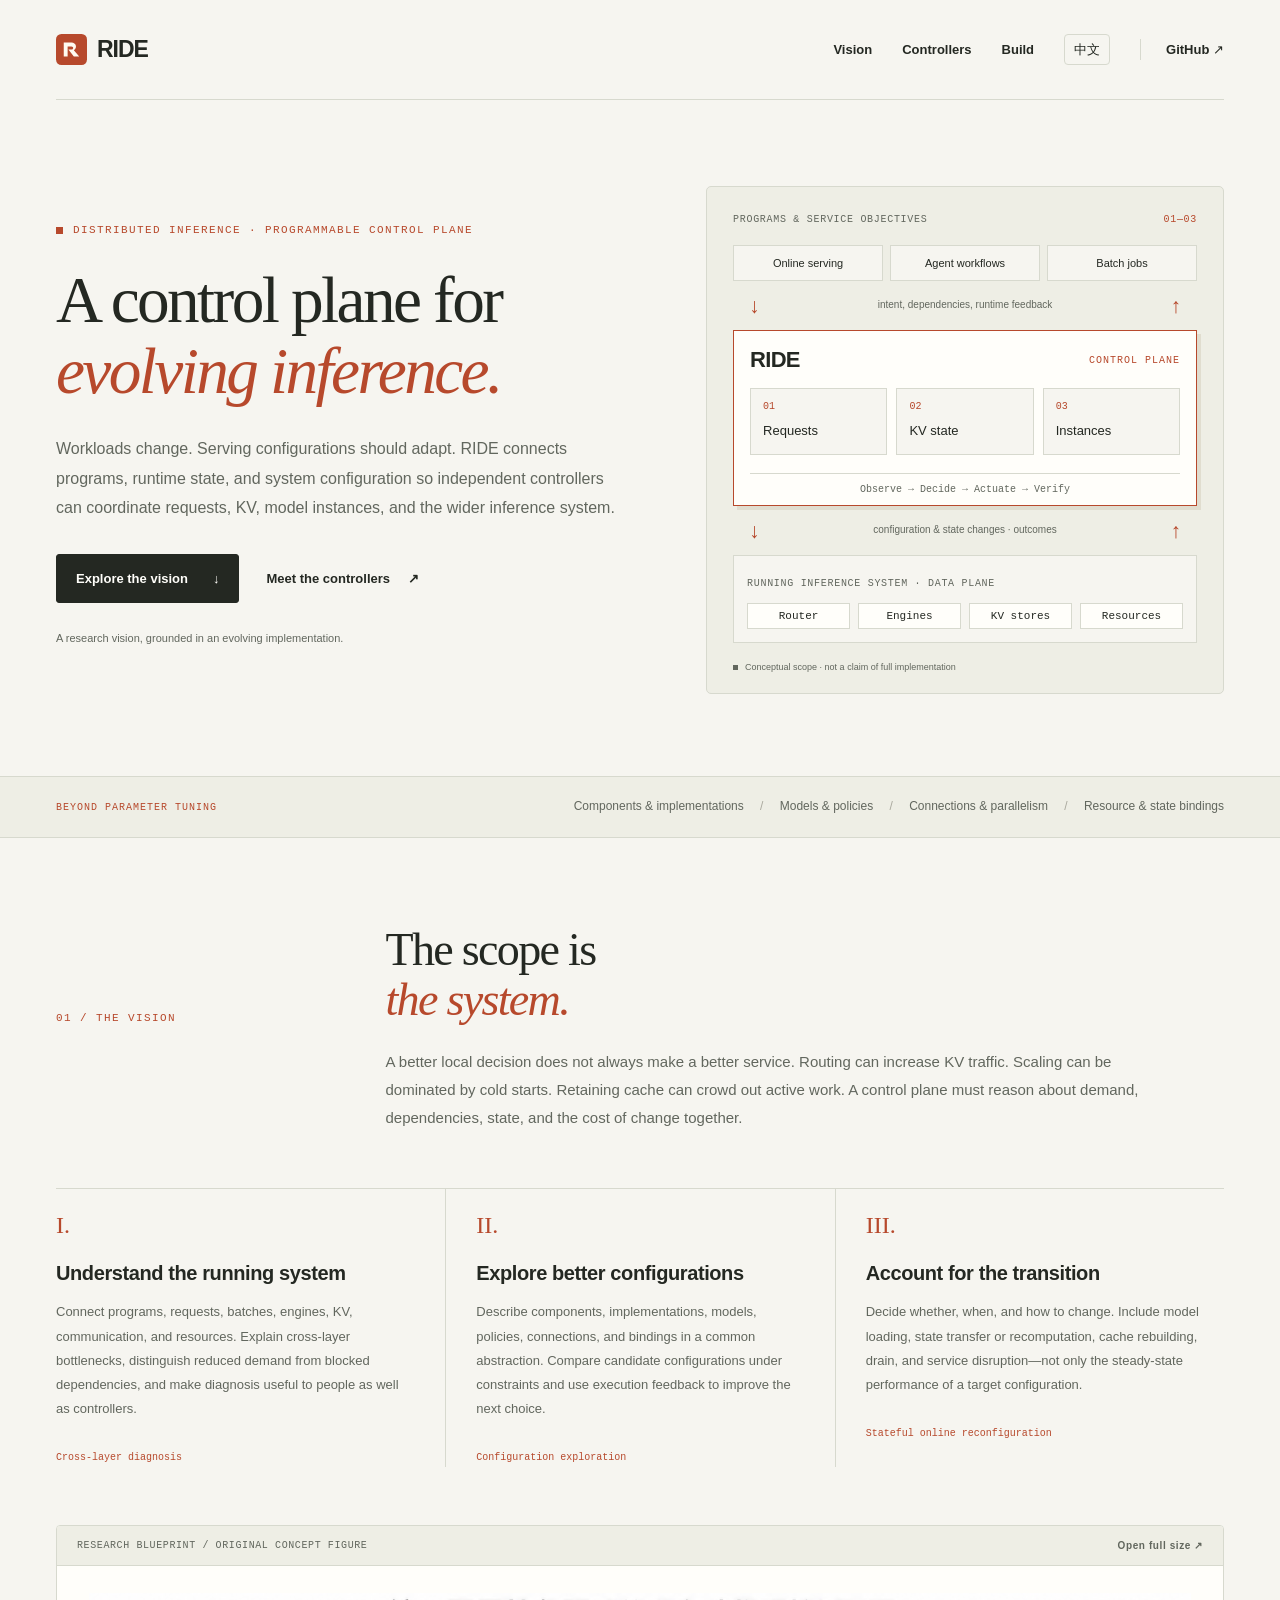
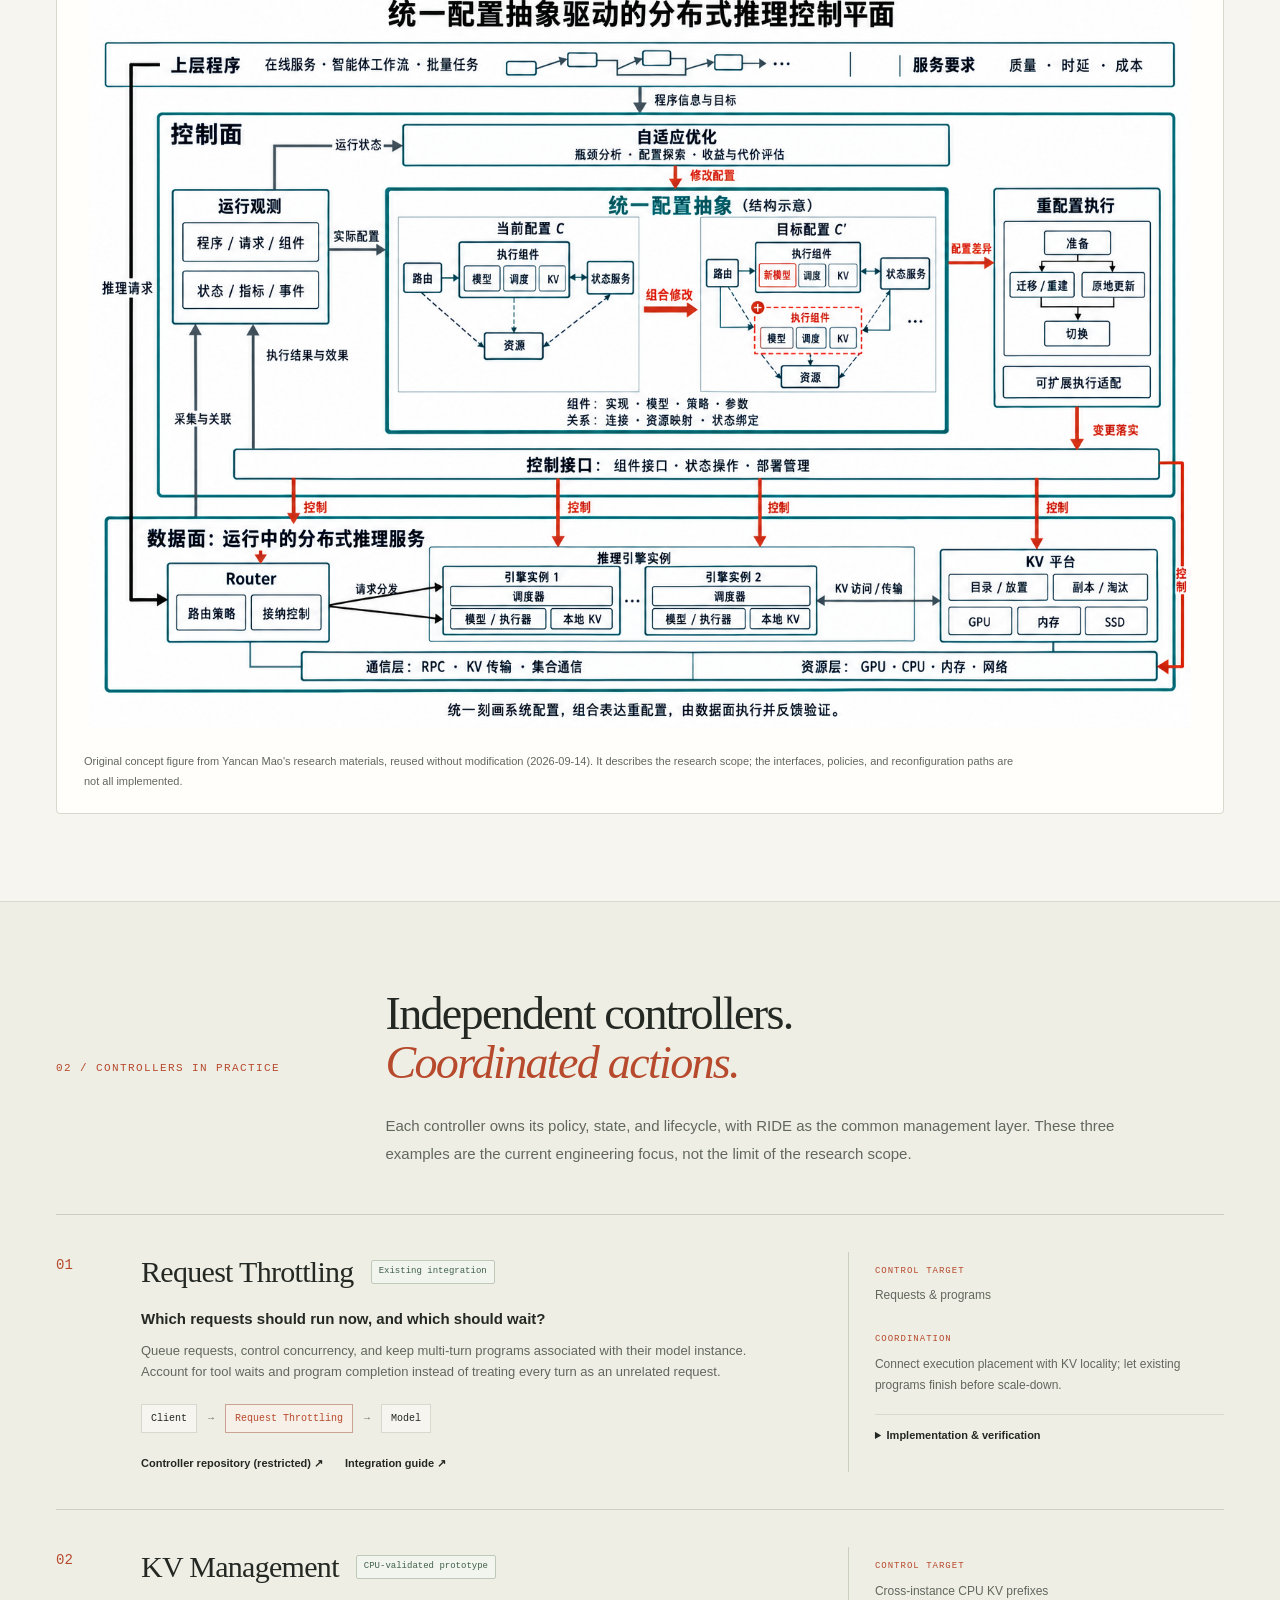
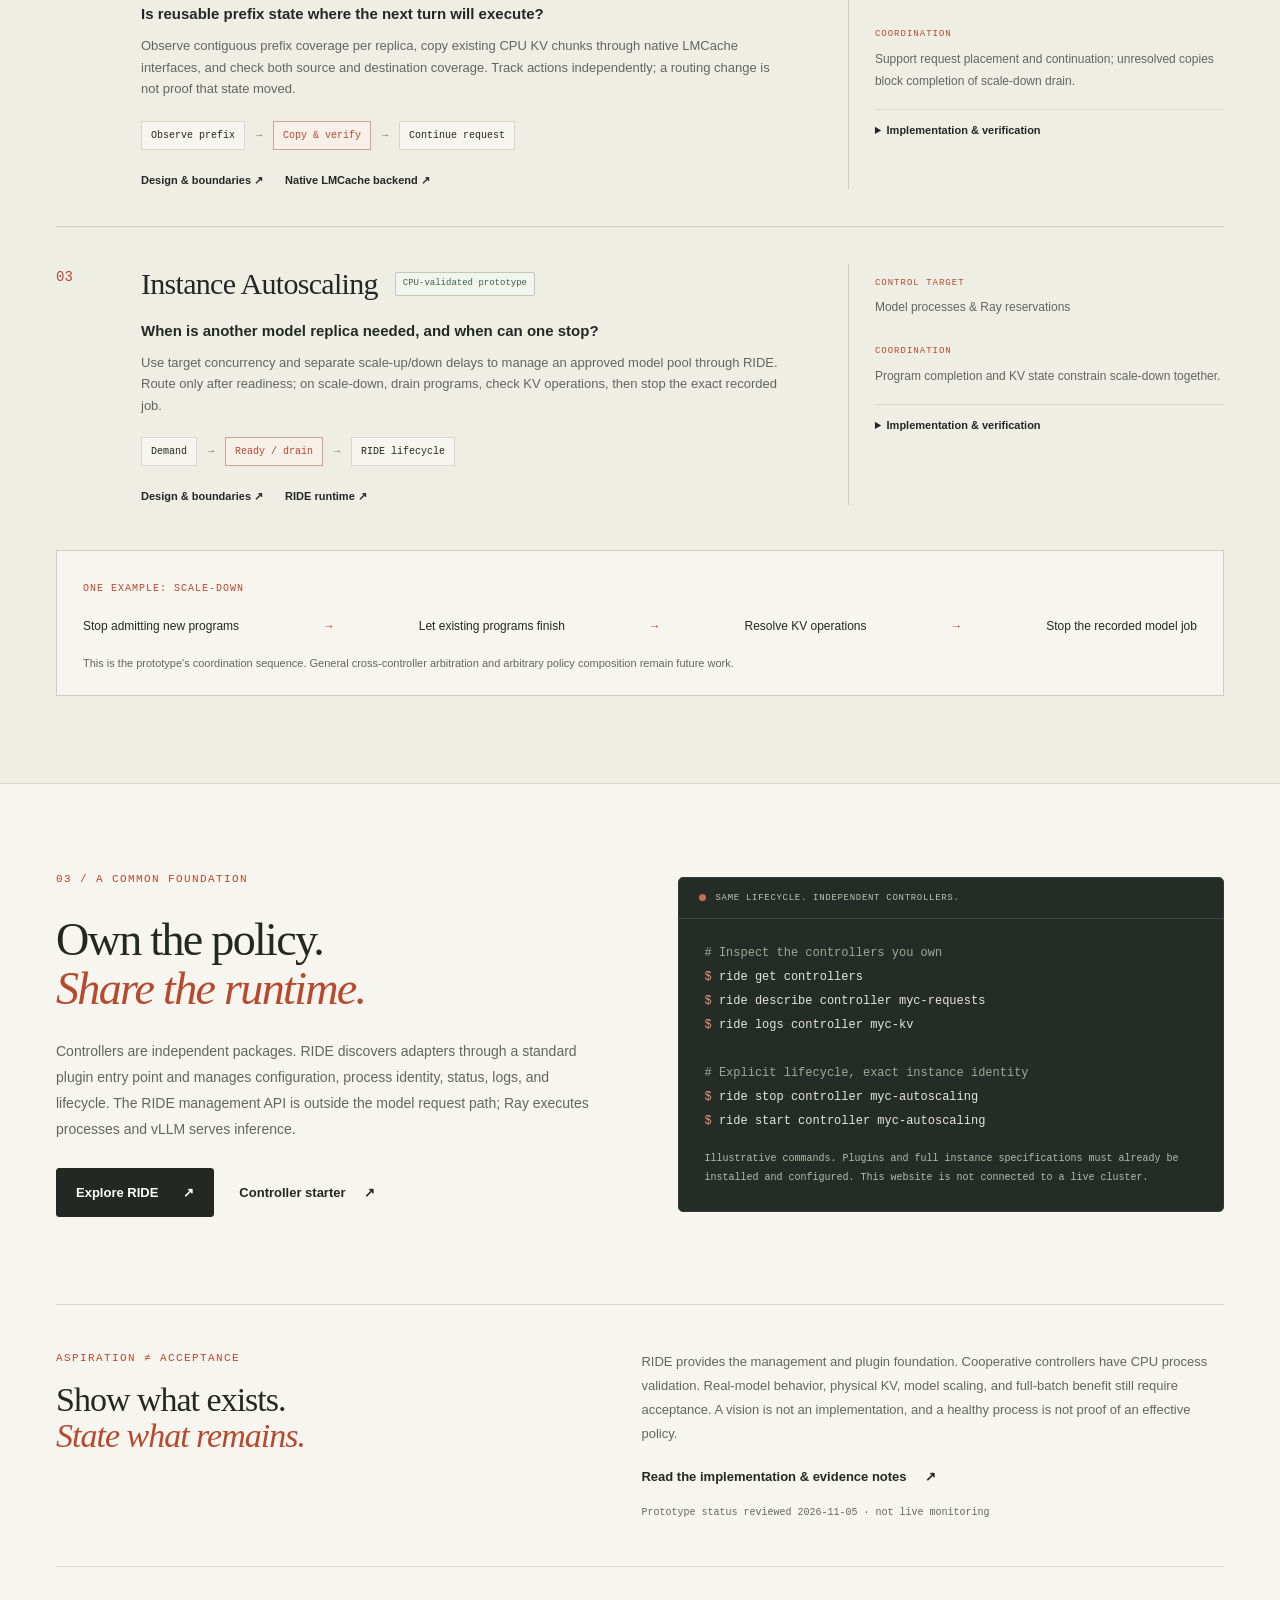
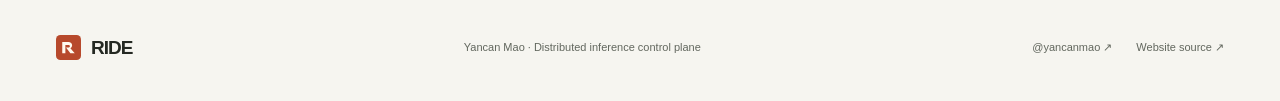
==== index.html @ b5d6e2d7 "Introduce RIDE vision and independent controllers website" ====
<!doctype html>
<html lang="en">
<head>
  <meta charset="utf-8">
  <meta name="viewport" content="width=device-width, initial-scale=1">
  <meta name="description" content="RIDE: a programmable control plane for distributed inference. Explore the vision, independent controllers, and current implementation.">
  <meta name="theme-color" content="#f6f5f0">
  <meta property="og:title" content="RIDE — A control plane for evolving inference">
  <meta property="og:description" content="Understand the running system. Explore better configurations. Make stateful changes with their costs in view.">
  <meta property="og:type" content="website">
  <title>RIDE — A control plane for evolving inference</title>
  <link rel="icon" href="assets/mark.svg" type="image/svg+xml">
  <link rel="stylesheet" href="styles.css">
  <script src="script.js" defer></script>
</head>
<body>
  <a class="skip-link" href="#main" data-zh="跳到正文">Skip to content</a>
  <header class="site-header wrap">
    <a class="brand" href="#" aria-label="RIDE home"><img src="assets/mark.svg" width="31" height="31" alt=""><span>RIDE</span></a>
    <nav aria-label="Main navigation">
      <a href="#vision" data-zh="愿景">Vision</a>
      <a href="#controllers" data-zh="Controller 实例">Controllers</a>
      <a href="#build" data-zh="开发接入">Build</a>
      <button id="language" type="button" aria-label="Switch to Chinese">中文</button>
      <a class="nav-source" href="https://github.com/vLLM-HUST/ride">GitHub <span aria-hidden="true">↗</span></a>
    </nav>
  </header>

  <main id="main">
    <section class="hero wrap" aria-labelledby="hero-title">
      <div class="hero-copy">
        <p class="eyebrow"><span class="small-square"></span><span data-zh="分布式推理 · 可编程控制面">DISTRIBUTED INFERENCE · PROGRAMMABLE CONTROL PLANE</span></p>
        <h1 id="hero-title" data-zh="让推理系统<br>随负载而变。" data-html>A control plane for<br><em>evolving inference.</em></h1>
        <p class="hero-description" data-zh="负载在变，配置也应随之调整。RIDE 的目标是连接程序、运行状态与系统配置，让独立 Controller 协同管理请求、KV、模型实例，以及更广泛的推理服务组件。">Workloads change. Serving configurations should adapt. RIDE connects programs, runtime state, and system configuration so independent controllers can coordinate requests, KV, model instances, and the wider inference system.</p>
        <div class="hero-actions"><a class="button primary" href="#vision"><span data-zh="探索控制面愿景">Explore the vision</span><span aria-hidden="true">↓</span></a><a class="text-link" href="#controllers"><span data-zh="查看 Controller 实例">Meet the controllers</span><span aria-hidden="true">↗</span></a></div>
        <p class="hero-note" data-zh="一个研究愿景，一套逐步落地的控制面。">A research vision, grounded in an evolving implementation.</p>
      </div>
      <div class="system-map" aria-label="Conceptual scope: workloads, RIDE controllers, and the inference data plane">
        <div class="map-top"><span class="map-label" data-zh="程序与服务目标">PROGRAMS & SERVICE OBJECTIVES</span><span class="map-number">01—03</span></div>
        <div class="workload-row"><span data-zh="在线服务">Online serving</span><span data-zh="Agent 工作流">Agent workflows</span><span data-zh="批量任务">Batch jobs</span></div>
        <div class="map-flow"><span>↓</span><span data-zh="需求、依赖、运行反馈">intent, dependencies, runtime feedback</span><span>↑</span></div>
        <div class="map-plane">
          <div class="plane-title"><strong>RIDE</strong><span data-zh="控制面">CONTROL PLANE</span></div>
          <div class="controller-nodes"><a href="#request-throttling"><b>01</b><span data-zh="请求控制">Requests</span></a><a href="#kv-management"><b>02</b><span data-zh="KV 管理">KV state</span></a><a href="#instance-autoscaling"><b>03</b><span data-zh="实例扩缩">Instances</span></a></div>
          <div class="plane-baseline" data-zh="观测 → 决策 → 执行 → 验证">Observe → Decide → Actuate → Verify</div>
        </div>
        <div class="map-flow"><span>↓</span><span data-zh="配置与状态变更 · 执行结果">configuration & state changes · outcomes</span><span>↑</span></div>
        <div class="data-plane"><span class="map-label" data-zh="运行中的推理服务 · 数据面">RUNNING INFERENCE SYSTEM · DATA PLANE</span><div><span>Router</span><span>Engines</span><span>KV stores</span><span>Resources</span></div></div>
        <p class="map-caption"><span class="small-square"></span><span data-zh="概念视图 · 不代表完整能力已实现">Conceptual scope · not a claim of full implementation</span></p>
      </div>
    </section>

    <div class="scope-strip"><div class="wrap"><span data-zh="控制对象不止参数">BEYOND PARAMETER TUNING</span><p data-zh="组件与实现 <i>／</i> 模型与策略 <i>／</i> 连接与并行组织 <i>／</i> 资源与状态绑定" data-html>Components & implementations <i>/</i> Models & policies <i>/</i> Connections & parallelism <i>/</i> Resource & state bindings</p></div></div>

    <section class="section wrap" id="vision" aria-labelledby="vision-title">
      <div class="section-heading"><p class="eyebrow" data-zh="01 / 研究愿景">01 / THE VISION</p><div><h2 id="vision-title" data-zh="以整个推理服务<br>作为优化对象。" data-html>The scope is<br><em>the system.</em></h2><p class="section-intro" data-zh="一个局部最优，未必带来更好的服务。请求分散可能增加 KV 传输，扩容可能受冷启动拖累，缓存保留也可能挤占活跃任务。控制面需要一起看需求、依赖、状态与改变的代价。">A better local decision does not always make a better service. Routing can increase KV traffic. Scaling can be dominated by cold starts. Retaining cache can crowd out active work. A control plane must reason about demand, dependencies, state, and the cost of change together.</p></div></div>
      <div class="research-grid">
        <article><span class="research-number">I.</span><h3 data-zh="理解正在运行的系统">Understand the running system</h3><p data-zh="关联程序、请求、批次、引擎、KV、通信与资源，分析跨层瓶颈。区分需求下降、依赖阻塞与容量不足；诊断也应能独立服务人工分析。">Connect programs, requests, batches, engines, KV, communication, and resources. Explain cross-layer bottlenecks, distinguish reduced demand from blocked dependencies, and make diagnosis useful to people as well as controllers.</p><span class="research-tag" data-zh="跨层运行状态感知与瓶颈分析">Cross-layer diagnosis</span></article>
        <article><span class="research-number">II.</span><h3 data-zh="探索更合适的配置">Explore better configurations</h3><p data-zh="用统一抽象描述组件、实现、模型、策略及它们的连接与绑定。在约束下比较目标配置，利用执行反馈改进选择，而非只调几个固定参数。">Describe components, implementations, models, policies, connections, and bindings in a common abstraction. Compare candidate configurations under constraints and use execution feedback to improve the next choice.</p><span class="research-tag" data-zh="统一配置抽象与协同优化">Configuration exploration</span></article>
        <article><span class="research-number">III.</span><h3 data-zh="把改变的代价算进去">Account for the transition</h3><p data-zh="决定是否改变、何时改变、怎样改变。将模型加载、状态搬运或重算、缓存重建、排空与服务扰动计入方案，而不是只看目标配置的稳态收益。">Decide whether, when, and how to change. Include model loading, state transfer or recomputation, cache rebuilding, drain, and service disruption—not only the steady-state performance of a target configuration.</p><span class="research-tag" data-zh="成本感知的有状态在线重配置">Stateful online reconfiguration</span></article>
      </div>
      <figure class="vision-figure">
        <div class="figure-toolbar"><span data-zh="研究蓝图 / 原始概念图">RESEARCH BLUEPRINT / ORIGINAL CONCEPT FIGURE</span><a href="assets/control-plane-vision.png" target="_blank" rel="noopener"><span data-zh="查看原图">Open full size</span> ↗</a></div>
        <a class="figure-image" href="assets/control-plane-vision.png" target="_blank" rel="noopener"><img src="assets/control-plane-vision.png" width="1536" height="1024" alt="Original RIDE research concept: current and target configurations, observation, stateful reconfiguration, and the inference data plane." loading="lazy"></a>
        <figcaption data-zh="沿用毛言粲研究材料中的原始概念图（2026-09-14），未改动。它描述研究范围，不表示所有接口、策略或重配置路径已经实现。">Original concept figure from Yancan Mao's research materials, reused without modification (2026-09-14). It describes the research scope; the interfaces, policies, and reconfiguration paths are not all implemented.</figcaption>
      </figure>
    </section>

    <section class="controllers-section" id="controllers" aria-labelledby="controllers-title"><div class="wrap section">
      <div class="section-heading"><p class="eyebrow" data-zh="02 / 落地实例">02 / CONTROLLERS IN PRACTICE</p><div><h2 id="controllers-title" data-zh="独立运行，<br>协同控制。" data-html>Independent controllers.<br><em>Coordinated actions.</em></h2><p class="section-intro" data-zh="每个 Controller 拥有自己的策略、状态与生命周期，由 RIDE 统一管理。以下三个实例是当前工程的落点，并不是 RIDE 研究范围的上限。">Each controller owns its policy, state, and lifecycle, with RIDE as the common management layer. These three examples are the current engineering focus, not the limit of the research scope.</p></div></div>

      <article class="controller-row" id="request-throttling">
        <div class="controller-index">01</div><div class="controller-main"><div class="controller-heading"><h3>Request Throttling</h3><span class="badge" data-zh="已有接入">Existing integration</span></div><p class="controller-question" data-zh="什么请求现在执行，什么请求应该等待？">Which requests should run now, and which should wait?</p><p data-zh="在限流层排队、控制并发并保持多轮 program 的模型归属。把工具等待和 program 完成纳入控制，而不把每轮请求当作互不相关的任务。">Queue requests, control concurrency, and keep multi-turn programs associated with their model instance. Account for tool waits and program completion instead of treating every turn as an unrelated request.</p><div class="mini-path"><span data-zh="客户端">Client</span><i>→</i><strong data-zh="限流层">Request Throttling</strong><i>→</i><span data-zh="模型">Model</span></div><div class="controller-links"><a href="https://github.com/vLLM-HUST/request-throttling-controller"><span data-zh="Controller 仓库（访问受限）">Controller repository (restricted)</span> ↗</a><a href="https://github.com/vLLM-HUST/ride/blob/main/docs/guides/CONTROLLER_DEVELOPMENT.md"><span data-zh="接入指南">Integration guide</span> ↗</a></div></div><div class="controller-side"><span class="side-label" data-zh="控制对象">CONTROL TARGET</span><p data-zh="请求与 program">Requests & programs</p><span class="side-label" data-zh="协作关系">COORDINATION</span><p data-zh="把执行位置与 KV 局部性关联；在缩容前等待已有 program 完成。">Connect execution placement with KV locality; let existing programs finish before scale-down.</p><details><summary data-zh="当前实现与验证范围">Implementation & verification</summary><p data-zh="已有 Request Throttling 接入；新的 cooperative-requests 是独立实现，不等同于原版算法。新协作包已过云端 CPU 生命周期验证，尚未完成真实模型收益验收。">An existing Request Throttling integration is available. The new cooperative-requests is a separate implementation, not the original algorithm. The cooperative package has cloud CPU lifecycle validation; real-model performance acceptance is pending.</p><a href="assets/request-throttling-architecture.svg" target="_blank" rel="noopener" data-zh="查看原有架构图 ↗">View the existing architecture figure ↗</a></details></div>
      </article>

      <article class="controller-row" id="kv-management">
        <div class="controller-index">02</div><div class="controller-main"><div class="controller-heading"><h3>KV Management</h3><span class="badge" data-zh="CPU 原型已验证">CPU-validated prototype</span></div><p class="controller-question" data-zh="需要的前缀状态，是否在下一次执行的位置？">Is reusable prefix state where the next turn will execute?</p><p data-zh="查询各副本的连续前缀覆盖，通过原生 LMCache 接口复制已有 CPU KV chunks，并核对源与目标覆盖。独立维护动作记录，不把请求改派当成状态已经迁移。">Observe contiguous prefix coverage per replica, copy existing CPU KV chunks through native LMCache interfaces, and check both source and destination coverage. Track actions independently; a routing change is not proof that state moved.</p><div class="mini-path"><span data-zh="观测前缀">Observe prefix</span><i>→</i><strong data-zh="复制并核验">Copy & verify</strong><i>→</i><span data-zh="请求继续">Continue request</span></div><div class="controller-links"><a href="docs/controllers.html#kv"><span data-zh="查看设计与边界">Design & boundaries</span> ↗</a><a href="https://github.com/LMCache/LMCache"><span data-zh="原生 LMCache 后端">Native LMCache backend</span> ↗</a></div></div><div class="controller-side"><span class="side-label" data-zh="控制对象">CONTROL TARGET</span><p data-zh="跨实例 CPU KV 前缀">Cross-instance CPU KV prefixes</p><span class="side-label" data-zh="协作关系">COORDINATION</span><p data-zh="服务请求放置与续轮；未知复制结果阻止缩容排空完成。">Support request placement and continuation; unresolved copies block completion of scale-down drain.</p><details><summary data-zh="当前实现与验证范围">Implementation & verification</summary><p data-zh="插件与原生登记后端已通过云端 CPU 进程验证。真实设备搬运、物理字节和输出继承尚未验收；不提供任意设备 offload、GDN 或 MTP 状态搬运。">Plugin and native registry backend validated as cloud CPU processes. Physical transfer, device bytes, and output inheritance are not yet accepted. Arbitrary device offload, GDN, and MTP state transfer are outside this version.</p></details></div>
      </article>

      <article class="controller-row" id="instance-autoscaling">
        <div class="controller-index">03</div><div class="controller-main"><div class="controller-heading"><h3>Instance Autoscaling</h3><span class="badge" data-zh="CPU 原型已验证">CPU-validated prototype</span></div><p class="controller-question" data-zh="何时需要更多模型副本，何时可以安全停掉？">When is another model replica needed, and when can one stop?</p><p data-zh="根据目标并发与升降延迟，在允许的实例池中通过 RIDE 调整模型副本。扩容后先等就绪再接流量；缩容前先排空 program，再确认 KV 动作，最后按精确 Job 身份停止。">Use target concurrency and separate scale-up/down delays to manage an approved model pool through RIDE. Route only after readiness; on scale-down, drain programs, check KV operations, then stop the exact recorded job.</p><div class="mini-path"><span data-zh="需求变化">Demand</span><i>→</i><strong data-zh="就绪 / 排空">Ready / drain</strong><i>→</i><span data-zh="RIDE 生命周期">RIDE lifecycle</span></div><div class="controller-links"><a href="docs/controllers.html#instances"><span data-zh="查看设计与边界">Design & boundaries</span> ↗</a><a href="https://github.com/vLLM-HUST/ride"><span data-zh="RIDE 运行框架">RIDE runtime</span> ↗</a></div></div><div class="controller-side"><span class="side-label" data-zh="控制对象">CONTROL TARGET</span><p data-zh="模型进程与 Ray 资源预约">Model processes & Ray reservations</p><span class="side-label" data-zh="协作关系">COORDINATION</span><p data-zh="请求完成与 KV 状态共同约束缩容，而非直接杀掉副本。">Program completion and KV state constrain scale-down together.</p><details><summary data-zh="当前实现与验证范围">Implementation & verification</summary><p data-zh="CPU 协作与故障路径已检查，真实模型扩缩与收益待验。停止模型 Job 不会自动减少 Coder/RayCluster 申请的 NPU；当前不宣称降低平台占卡成本。">CPU cooperation and failure paths checked; actual model scaling and benefit remain unvalidated. Stopping a model job does not reduce the NPU allocation of its Coder/RayCluster. Platform allocation savings are not claimed.</p></details></div>
      </article>

      <div class="cooperation"><span class="cooperation-label" data-zh="以缩容为例">ONE EXAMPLE: SCALE-DOWN</span><div><span data-zh="停止接入新 program">Stop admitting new programs</span><b>→</b><span data-zh="等待已有 program 完成">Let existing programs finish</span><b>→</b><span data-zh="确认 KV 动作完成">Resolve KV operations</span><b>→</b><span data-zh="停止对应模型 Job">Stop the recorded model job</span></div><p data-zh="这是当前原型的协作顺序；通用的跨 Controller 冲突仲裁与任意策略组合仍是后续工作。">This is the prototype's coordination sequence. General cross-controller arbitration and arbitrary policy composition remain future work.</p></div>
    </div></section>

    <section class="section wrap build-section" id="build" aria-labelledby="build-title"><div><p class="eyebrow" data-zh="03 / 一个共同的入口">03 / A COMMON FOUNDATION</p><h2 id="build-title" data-zh="策略独立演进，<br>运行契约保持一致。" data-html>Own the policy.<br><em>Share the runtime.</em></h2><p data-zh="Controller 是独立的软件包。RIDE 通过标准插件入口加载它们，统一管理配置、进程身份、状态、日志与生命周期。RIDE 管理 API 不在模型请求路径上；Ray 是执行后端，vLLM 是数据面。">Controllers are independent packages. RIDE discovers adapters through a standard plugin entry point and manages configuration, process identity, status, logs, and lifecycle. The RIDE management API is outside the model request path; Ray executes processes and vLLM serves inference.</p><div class="build-links"><a class="button primary" href="https://github.com/vLLM-HUST/ride"><span data-zh="查看 RIDE 源码">Explore RIDE</span> ↗</a><a class="text-link" href="https://github.com/vLLM-HUST/ride-controller-demo"><span data-zh="Controller 开发模板">Controller starter</span> ↗</a></div></div><div class="terminal"><div class="terminal-header"><span class="terminal-dot"></span><span data-zh="相同的生命周期，独立的 Controller">SAME LIFECYCLE. INDEPENDENT CONTROLLERS.</span></div><pre><code><span class="comment"># Inspect the controllers you own</span>
<span class="prompt">$</span> ride get controllers
<span class="prompt">$</span> ride describe controller myc-requests
<span class="prompt">$</span> ride logs controller myc-kv

<span class="comment"># Explicit lifecycle, exact instance identity</span>
<span class="prompt">$</span> ride stop controller myc-autoscaling
<span class="prompt">$</span> ride start controller myc-autoscaling</code></pre><p data-zh="命令示意：需事先安装对应插件并载入完整实例配置；不代表此网站连接了运行中的集群。">Illustrative commands. Plugins and full instance specifications must already be installed and configured. This website is not connected to a live cluster.</p></div></section>

    <section class="evidence-section wrap" id="status"><div><p class="eyebrow" data-zh="研究目标与证据分开">ASPIRATION ≠ ACCEPTANCE</p><h2 data-zh="清楚地说明，<br>走到了哪里。" data-html>Show what exists.<br><em>State what remains.</em></h2></div><div><p data-zh="RIDE 提供管理与插件基础；协作 Controller 已完成 CPU 进程验证。真实模型、物理 KV、模型扩缩与完整批次收益仍需逐项验收。愿景不等于实现，进程健康也不等于算法有效。">RIDE provides the management and plugin foundation. Cooperative controllers have CPU process validation. Real-model behavior, physical KV, model scaling, and full-batch benefit still require acceptance. A vision is not an implementation, and a healthy process is not proof of an effective policy.</p><a class="text-link" href="docs/controllers.html"><span data-zh="逐项查看实现、证据与未完成项">Read the implementation & evidence notes</span> ↗</a><p class="status-date" data-zh="原型状态核对：2026-11-05 · 非实时监控">Prototype status reviewed 2026-11-05 · not live monitoring</p></div></section>
  </main>
  <footer class="wrap"><a class="brand" href="#"><img src="assets/mark.svg" width="25" height="25" alt=""><span>RIDE</span></a><p data-zh="毛言粲 · 分布式推理控制面">Yancan Mao · Distributed inference control plane</p><div><a href="https://github.com/yancanmao">@yancanmao ↗</a><a href="https://github.com/yancanmao/ride-website" data-zh="网站源码 ↗">Website source ↗</a></div></footer>
</body>
</html>
---- styles.css ----
/* Local system fonts and local assets: no trackers or third-party runtime dependencies. */
:root{--paper:#f6f5f0;--ink:#242822;--muted:#62675e;--line:#d7d9ce;--accent:#b7492c;--soft:#eeeee5;--white:#fffefa;--green:#40604a;--mono:ui-monospace,SFMono-Regular,Consolas,monospace;--sans:Inter,-apple-system,BlinkMacSystemFont,"Segoe UI","PingFang SC","Microsoft YaHei",sans-serif}
*{box-sizing:border-box}html{scroll-behavior:smooth;scroll-padding-top:24px}body{margin:0;background:var(--paper);color:var(--ink);font-family:var(--sans);font-size:15px;line-height:1.65}a{color:inherit;text-decoration:none}button{font:inherit}a,button,summary{-webkit-tap-highlight-color:transparent}a:focus-visible,button:focus-visible,summary:focus-visible{outline:3px solid var(--accent);outline-offset:5px}a:hover{color:var(--accent)}.wrap{width:min(1280px,calc(100% - 112px));margin-inline:auto}.skip-link{position:absolute;top:-90px;left:20px;padding:10px 20px;background:var(--ink);color:white;z-index:10}.skip-link:focus{top:10px}.site-header{min-height:100px;display:flex;align-items:center;justify-content:space-between;border-bottom:1px solid var(--line);gap:20px}.brand{display:inline-flex;gap:10px;align-items:center;line-height:1;font-size:23px;font-weight:750;letter-spacing:-1px}.site-header nav{display:flex;align-items:center;gap:30px;font-size:13px;font-weight:550}.site-header nav button{border:1px solid var(--line);background:none;border-radius:4px;padding:4px 9px;color:var(--ink);cursor:pointer}.nav-source{padding-left:25px;border-left:1px solid var(--line)}.hero{display:grid;grid-template-columns:1.12fr 1fr;gap:70px;align-items:center;padding-top:86px;padding-bottom:82px}.eyebrow{font:11px/1.6 var(--mono);font-weight:500;letter-spacing:1.4px;color:var(--accent);display:flex;align-items:center;gap:10px;margin:0 0 26px}.small-square{display:inline-block;flex:none;width:7px;height:7px;background:var(--accent)}h1,h2{font-family:Georgia,"Times New Roman","Songti SC",serif;font-weight:400;letter-spacing:-2.6px;margin:0;line-height:1.08}h1{font-size:clamp(48px,5.1vw,74px)}h1 em,h2 em{font-weight:400;color:var(--accent)}.hero-description{font-size:16px;line-height:1.85;color:var(--muted);margin-top:28px;max-width:570px}.hero-actions{display:flex;align-items:center;gap:27px;margin-top:31px}.button{display:inline-flex;justify-content:space-between;align-items:center;gap:25px;padding:13px 19px;font-size:13px;font-weight:600;border-radius:3px}.primary{background:var(--ink);color:var(--white);border:1px solid var(--ink)}.primary:hover{background:var(--accent);border-color:var(--accent);color:white}.text-link{display:inline-flex;align-items:center;gap:18px;font-size:13px;font-weight:600}.hero-note{font-size:11px;color:var(--muted);margin-top:26px}.system-map{position:relative;background-color:var(--soft);background-image:radial-gradient(#d0d1c4 .7px,transparent .7px);background-size:12px 12px;padding:25px 26px 18px;border:1px solid var(--line);border-radius:5px}.map-top{display:flex;align-items:center;justify-content:space-between;margin-bottom:18px;gap:12px}.map-label,.map-number{font:10px/1.5 var(--mono);letter-spacing:.7px;color:var(--muted)}.map-number{color:var(--accent)}.workload-row{display:flex;gap:7px}.workload-row span{font-size:11px;flex:1;text-align:center;background:var(--paper);border:1px solid var(--line);padding:8px 2px;white-space:nowrap}.map-flow{display:flex;justify-content:space-between;align-items:center;gap:10px;font-size:10px;color:var(--muted);padding:14px 16px}.map-flow>span:first-child,.map-flow>span:last-child{font-size:21px;color:var(--accent);line-height:1}.map-plane{border:1px solid var(--accent);background:var(--white);padding:18px 16px 0;box-shadow:4px 4px 0 #e0ddcf}.plane-title{display:flex;align-items:center;justify-content:space-between;margin-bottom:17px}.plane-title strong{font-size:22px;line-height:1;letter-spacing:-.7px}.plane-title>span{font:10px var(--mono);letter-spacing:1px;color:var(--accent)}.controller-nodes{display:grid;grid-template-columns:repeat(3,1fr);gap:9px}.controller-nodes a{display:flex;flex-direction:column;gap:8px;padding:12px;border:1px solid var(--line);background:var(--paper);font-size:13px}.controller-nodes a:hover{border-color:var(--accent);background:#f8ede7}.controller-nodes b{font:10px var(--mono);color:var(--accent)}.plane-baseline{border-top:1px solid var(--line);padding:10px 0;margin-top:18px;font:10px var(--mono);color:var(--muted);text-align:center}.data-plane{border:1px solid var(--line);background:var(--paper);padding:13px}.data-plane>div{display:grid;grid-template-columns:repeat(4,1fr);gap:8px;margin-top:10px;font:11px var(--mono)}.data-plane>div span{padding:6px 2px;text-align:center;background:var(--white);border:1px solid var(--line)}.map-caption{display:flex;align-items:center;gap:7px;font-size:9px;color:var(--muted);margin:17px 0 0}.map-caption .small-square{width:5px;height:5px;background:var(--muted)}.scope-strip{border-block:1px solid var(--line);background:#eeeeE5}.scope-strip>.wrap{display:flex;align-items:center;justify-content:space-between;gap:30px;padding-block:20px}.scope-strip span{font:10px var(--mono);letter-spacing:1px;flex:none;color:var(--accent)}.scope-strip p{margin:0;font-size:12px;color:var(--muted)}.scope-strip i{font-style:normal;color:#aaa99e;padding-inline:13px}.section{padding-block:87px}.section-heading{display:grid;grid-template-columns:1fr 3fr;gap:50px}.section-heading>.eyebrow{padding-top:7px}h2{font-size:clamp(38px,3.6vw,53px);letter-spacing:-1.7px}.section-intro{font-size:15px;color:var(--muted);line-height:1.85;max-width:790px;margin:24px 0 0}.research-grid{display:grid;grid-template-columns:repeat(3,1fr);gap:0;margin-top:56px}.research-grid article{border-top:1px solid var(--line);padding:23px 30px 0 0}.research-grid article+article{padding-left:30px;border-left:1px solid var(--line)}.research-grid article:last-child{padding-right:0}.research-number{font:24px Georgia,serif;color:var(--accent)}h3{line-height:1.35;font-size:20px;font-weight:550;letter-spacing:-.4px;margin:20px 0 13px}.research-grid p{font-size:13px;color:var(--muted);line-height:1.85;margin-bottom:22px}.research-tag{font:10px var(--mono);color:var(--accent)}.vision-figure{margin:58px 0 0;border:1px solid var(--line);background:var(--white);border-radius:4px;overflow:hidden}.figure-toolbar{display:flex;justify-content:space-between;align-items:center;gap:15px;padding:14px 20px;background:var(--soft);font:10px var(--mono);letter-spacing:.6px;color:var(--muted);border-bottom:1px solid var(--line)}.figure-toolbar a{font-family:var(--sans);font-weight:600;white-space:nowrap}.figure-image{display:block;padding:27px 32px 14px}.figure-image img{display:block;width:100%;height:auto}.vision-figure figcaption{font-size:11px;color:var(--muted);padding:10px 27px 21px;line-height:1.8;max-width:1000px}.controllers-section{background:var(--soft);border-block:1px solid var(--line)}.controller-row{display:grid;grid-template-columns:55px minmax(0,1.8fr) minmax(0,1fr);gap:30px;border-top:1px solid #cbcfc0;padding:37px 0;scroll-margin-top:25px}.controller-row:first-of-type{margin-top:46px}.controller-index{font:14px var(--mono);color:var(--accent);padding-top:5px}.controller-heading{display:flex;align-items:center;gap:17px;flex-wrap:wrap}.controller-heading h3{font-family:Georgia,serif;font-size:30px;font-weight:400;letter-spacing:-.7px;margin:0}.badge{font:9px/1.5 var(--mono);border:1px solid #bfc9ba;padding:4px 7px;color:var(--green);background:#f2f5ee;border-radius:2px;white-space:nowrap}.controller-question{font-size:15px;font-weight:600;margin:15px 0 8px}.controller-main>p:not(.controller-question){font-size:13px;color:var(--muted);max-width:640px;margin-top:0}.mini-path{display:flex;flex-wrap:wrap;align-items:center;gap:11px;margin:21px 0;font:10px/1.5 var(--mono)}.mini-path>span{padding:6px 9px;border:1px solid var(--line);background:var(--paper)}.mini-path>strong{font-weight:500;padding:6px 9px;border:1px solid #c9a493;color:var(--accent);background:#f7f0e9}.mini-path i{font-style:normal;color:var(--muted)}.controller-links{display:flex;gap:22px;flex-wrap:wrap;font-size:11px;font-weight:600}.controller-side{border-left:1px solid #cbcfc0;padding-left:26px;padding-top:4px}.side-label{font:9px var(--mono);letter-spacing:1px;color:var(--accent)}.controller-side>p{font-size:12px;line-height:1.8;color:var(--muted);margin:5px 0 17px}.controller-side details{font-size:11px;color:var(--muted);border-top:1px solid var(--line);padding-top:11px}.controller-side summary{cursor:pointer;font-weight:600;color:var(--ink)}.controller-side details p{line-height:1.85}.controller-side details a{text-decoration:underline;text-underline-offset:3px}.cooperation{border:1px solid #cbcfc0;padding:23px 26px;background:var(--paper);margin-top:8px}.cooperation-label{font:10px var(--mono);color:var(--accent);letter-spacing:1px}.cooperation>div{display:flex;justify-content:space-between;align-items:center;gap:20px;font-size:12px;margin-top:18px}.cooperation>div b{color:var(--accent);font-weight:400}.cooperation p{font-size:11px;color:var(--muted);margin:17px 0 0}.build-section{display:grid;grid-template-columns:1fr 1fr;align-items:center;gap:75px}.build-section>div>p:not(.eyebrow){font-size:14px;color:var(--muted);line-height:1.85;margin-block:25px}.build-links{display:flex;gap:25px;align-items:center}.terminal{background:#252b26;color:#e4e6dc;border:1px solid #343b31;border-radius:5px;overflow:hidden;min-width:0}.terminal-header{padding:15px 20px;border-bottom:1px solid #41473d;display:flex;align-items:center;gap:10px;font:9px var(--mono);letter-spacing:.7px;color:#bac4b1}.terminal-dot{width:7px;height:7px;border-radius:50%;background:#c27051;display:inline-block}.terminal pre{font:12px/2 var(--mono);padding:22px 26px 16px;margin:0;overflow-x:auto;white-space:pre}.terminal .comment{color:#9ea994}.terminal .prompt{color:#df9877}.terminal>p{padding:0 26px 24px!important;font:10px/1.9 var(--mono)!important;color:#b4bdad!important;margin:0!important}.evidence-section{display:grid;grid-template-columns:1fr 1.2fr;gap:100px;border-block:1px solid var(--line);padding-block:45px;margin-bottom:60px}.evidence-section .eyebrow{margin-bottom:14px}.evidence-section h2{font-size:34px;letter-spacing:-1px}.evidence-section>div>p:not(.eyebrow){font-size:13px;color:var(--muted);line-height:1.85;margin:0 0 18px}.evidence-section .status-date{font:10px/1.6 var(--mono)!important;margin:16px 0 0!important}footer{display:flex;align-items:center;justify-content:space-between;gap:25px;padding-bottom:33px}footer .brand{font-size:19px}footer p{font-size:11px;color:var(--muted)}footer>div{display:flex;gap:24px;font-size:11px;color:var(--muted)}.detail-page{max-width:900px;padding-block:60px}.detail-page>h1{font-size:54px;margin-bottom:25px}.detail-page>p{color:var(--muted)}.detail-page section{border-top:1px solid var(--line);margin-top:42px;padding-top:30px}.detail-page section h2{font-size:30px;letter-spacing:-.6px}.detail-page section h3{font-size:17px}.detail-page li{margin-bottom:10px}.detail-page a:not(.button){text-decoration:underline;text-underline-offset:3px}.detail-page code{font-family:var(--mono);font-size:.88em}.detail-page table{width:100%;border-collapse:collapse;font-size:12px;margin-block:20px}.detail-page th,.detail-page td{padding:13px;text-align:left;border-bottom:1px solid var(--line);vertical-align:top}.detail-page th{color:var(--accent);font-weight:600}.detail-page .callout{border-left:3px solid var(--accent);background:var(--soft);padding:16px 20px;font-size:13px}.detail-page .source-note{font-size:11px;color:var(--muted)}html[lang=zh-CN] h1{font-family:var(--sans);font-size:60px;font-weight:500;line-height:1.24;letter-spacing:-2px}html[lang=zh-CN] h2{font-family:var(--sans);font-size:43px;font-weight:450;line-height:1.3;letter-spacing:-1px}html[lang=zh-CN] .hero-description{line-height:1.95}html[lang=zh-CN] .hero .eyebrow{letter-spacing:1.5px}html[lang=zh-CN] .evidence-section h2{font-size:30px}
@media(min-width:1600px){.hero{gap:95px}.hero h1{font-size:76px}}
@media(max-width:1100px){.wrap{width:calc(100% - 64px)}.hero{gap:30px;padding-top:60px}.hero-actions{gap:17px}.hero h1{font-size:54px}.scope-strip>.wrap{align-items:flex-start}.scope-strip p{line-height:2}.scope-strip i{padding-inline:5px}.section-heading{grid-template-columns:1fr 3fr;gap:25px}.controller-row{grid-template-columns:35px minmax(0,1.5fr) minmax(0,1fr);gap:20px}.build-section{gap:35px}.build-links{flex-wrap:wrap}.hero-description{font-size:14px}.system-map{padding-inline:18px}.workload-row span{font-size:10px}.map-label{font-size:9px}.controller-nodes a{padding:10px}.evidence-section{gap:50px}html[lang=zh-CN] .hero h1{font-size:51px}}
@media(max-width:800px){.wrap{width:calc(100% - 40px)}.site-header{min-height:78px}.site-header nav{gap:17px;font-size:11px}.site-header nav>a:nth-child(3){display:none}.nav-source{padding-left:16px}.hero{grid-template-columns:1fr;padding-block:49px;gap:38px}.hero h1{font-size:58px}.hero-description{font-size:15px;max-width:600px}.hero-copy{max-width:650px}.hero .eyebrow{font-size:9px;letter-spacing:1px}.hero-note{margin-bottom:0}.system-map{max-width:600px;width:100%;padding:24px}.workload-row span{font-size:12px}.map-label{font-size:10px}.controller-nodes a{font-size:15px}.map-caption{font-size:10px}.scope-strip>.wrap{flex-direction:column;gap:5px;padding-block:16px}.scope-strip p{font-size:11px}.section{padding-block:57px}.section-heading{display:block}.section-heading>.eyebrow{margin-bottom:23px}.section-heading h2{font-size:44px}.research-grid{margin-top:35px;gap:25px;grid-template-columns:1fr}.research-grid article,.research-grid article+article{padding:20px 0 0;border-left:0}.research-grid h3{margin-top:12px}.research-grid p{margin-bottom:12px;max-width:650px}.research-tag{font-size:10px}.vision-figure{margin-top:35px}.figure-toolbar{font-size:8px;padding:12px}.figure-image{padding:12px 8px}.vision-figure figcaption{padding:5px 14px 15px;font-size:10px}.controller-row{grid-template-columns:30px minmax(0,1fr);gap:15px;padding-block:29px}.controller-side{grid-column:2;border-left:0;padding:0}.controller-side>.side-label,.controller-side>p{display:none}.controller-heading h3{font-size:28px}.controller-question{font-size:14px}.controller-main>p:not(.controller-question){font-size:13px}.controller-links{font-size:11px;gap:15px}.cooperation{padding:20px}.cooperation>div{flex-direction:column;align-items:flex-start;gap:8px}.cooperation>div b{transform:rotate(90deg);margin-left:7px}.build-section{grid-template-columns:1fr;gap:30px}.build-section h2{font-size:44px}.build-links{gap:25px}.evidence-section{grid-template-columns:1fr;gap:24px;margin-bottom:35px;padding-block:30px}.evidence-section h2{font-size:32px}footer{flex-wrap:wrap;gap:15px;padding-bottom:25px}footer p{margin:0}footer>div{width:100%;margin-left:35px}.detail-page{padding-block:40px}.detail-page>h1{font-size:41px}.detail-page table{font-size:10px}.detail-page th,.detail-page td{padding:8px}.detail-page section h2{font-size:28px}html[lang=zh-CN] .hero h1{font-size:51px}html[lang=zh-CN] h2{font-size:37px}}
@media(max-width:380px){.site-header nav{gap:10px}.nav-source{padding-left:10px}.hero h1{font-size:48px}.hero-actions{flex-wrap:wrap}.workload-row span{font-size:10px}.system-map{padding:16px}.controller-nodes a{font-size:12px}.data-plane>div{font-size:9px}.map-flow{font-size:8px}.badge{font-size:8px}}
@media(max-width:380px){.site-header{gap:10px}.site-header .brand{font-size:20px;gap:7px}.site-header .brand img{width:27px;height:27px}.site-header nav{gap:10px;font-size:10px}.site-header nav button{padding:4px 6px;white-space:nowrap}.nav-source{padding-left:9px;white-space:nowrap}.hero h1{font-size:43px}.hero .eyebrow{font-size:8px;letter-spacing:.7px}html[lang=zh-CN] .hero h1{font-size:43px}}
@media(prefers-reduced-motion:reduce){html{scroll-behavior:auto}}
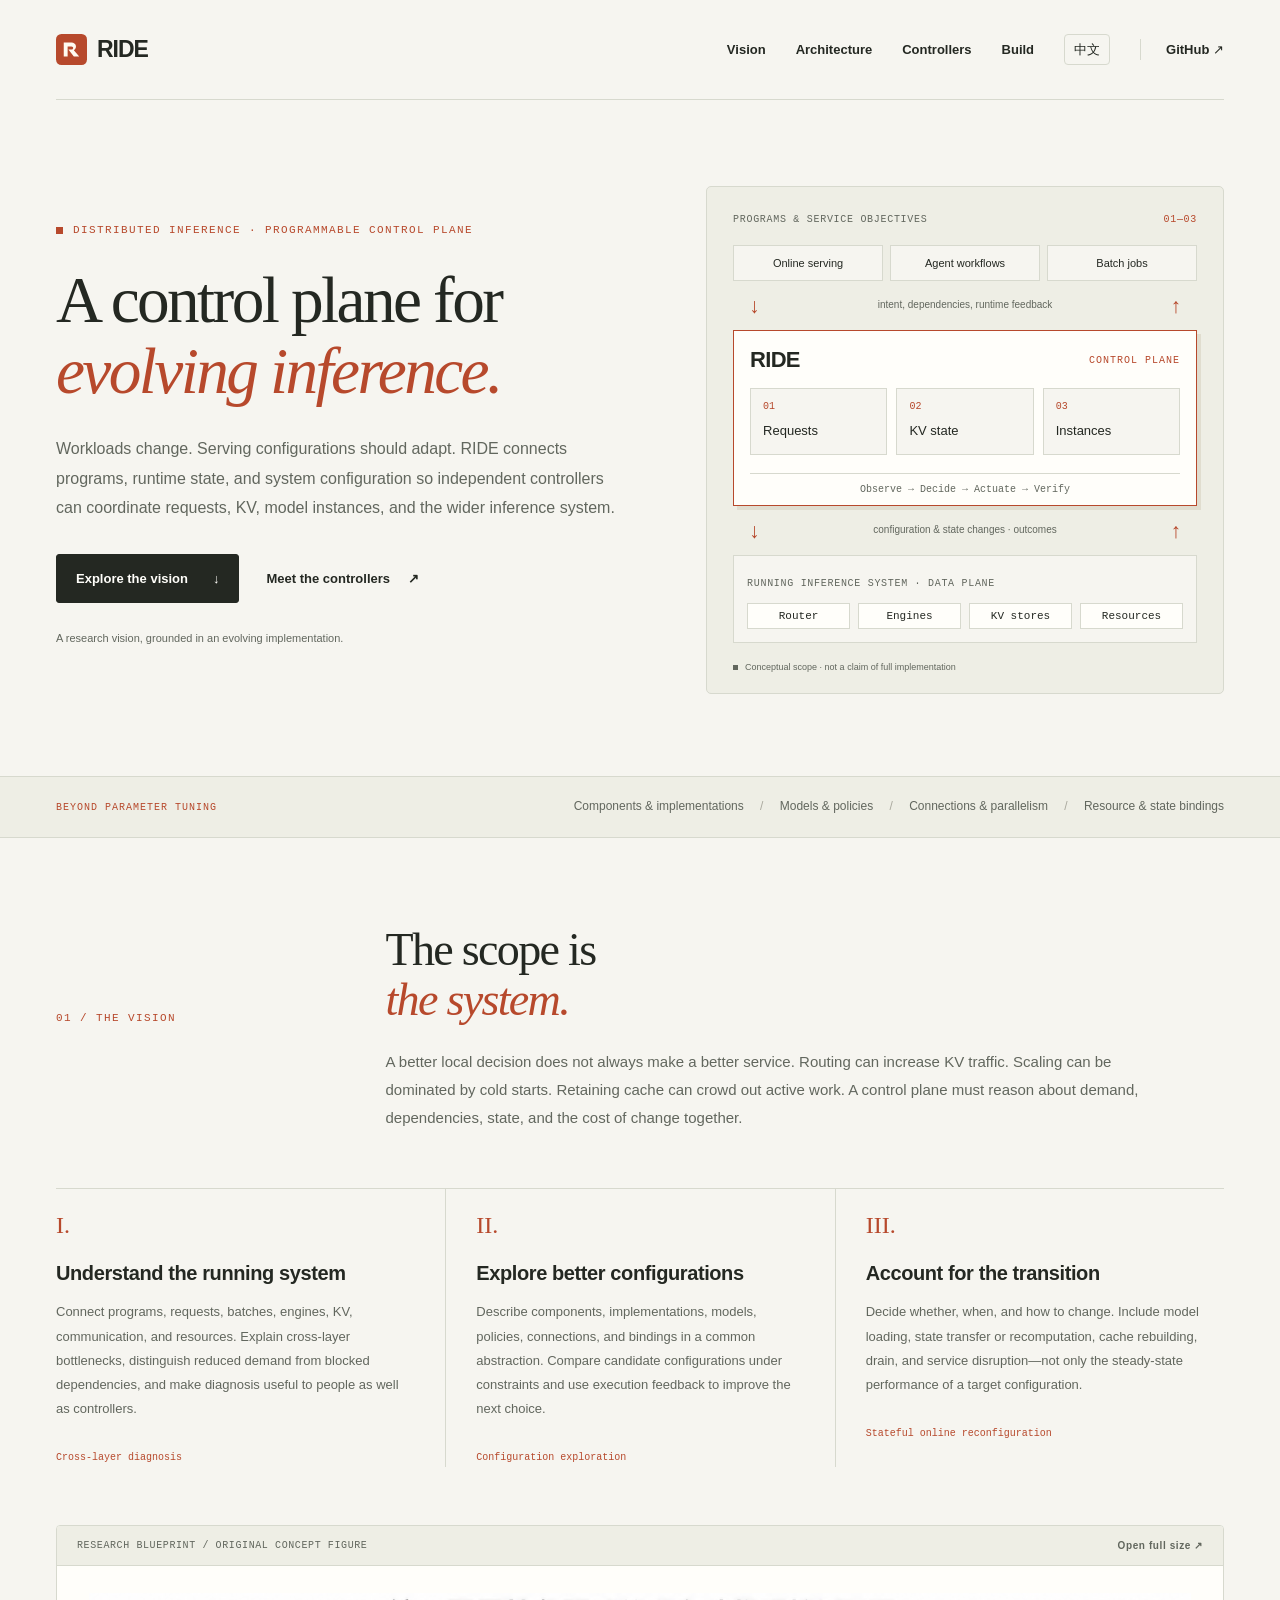
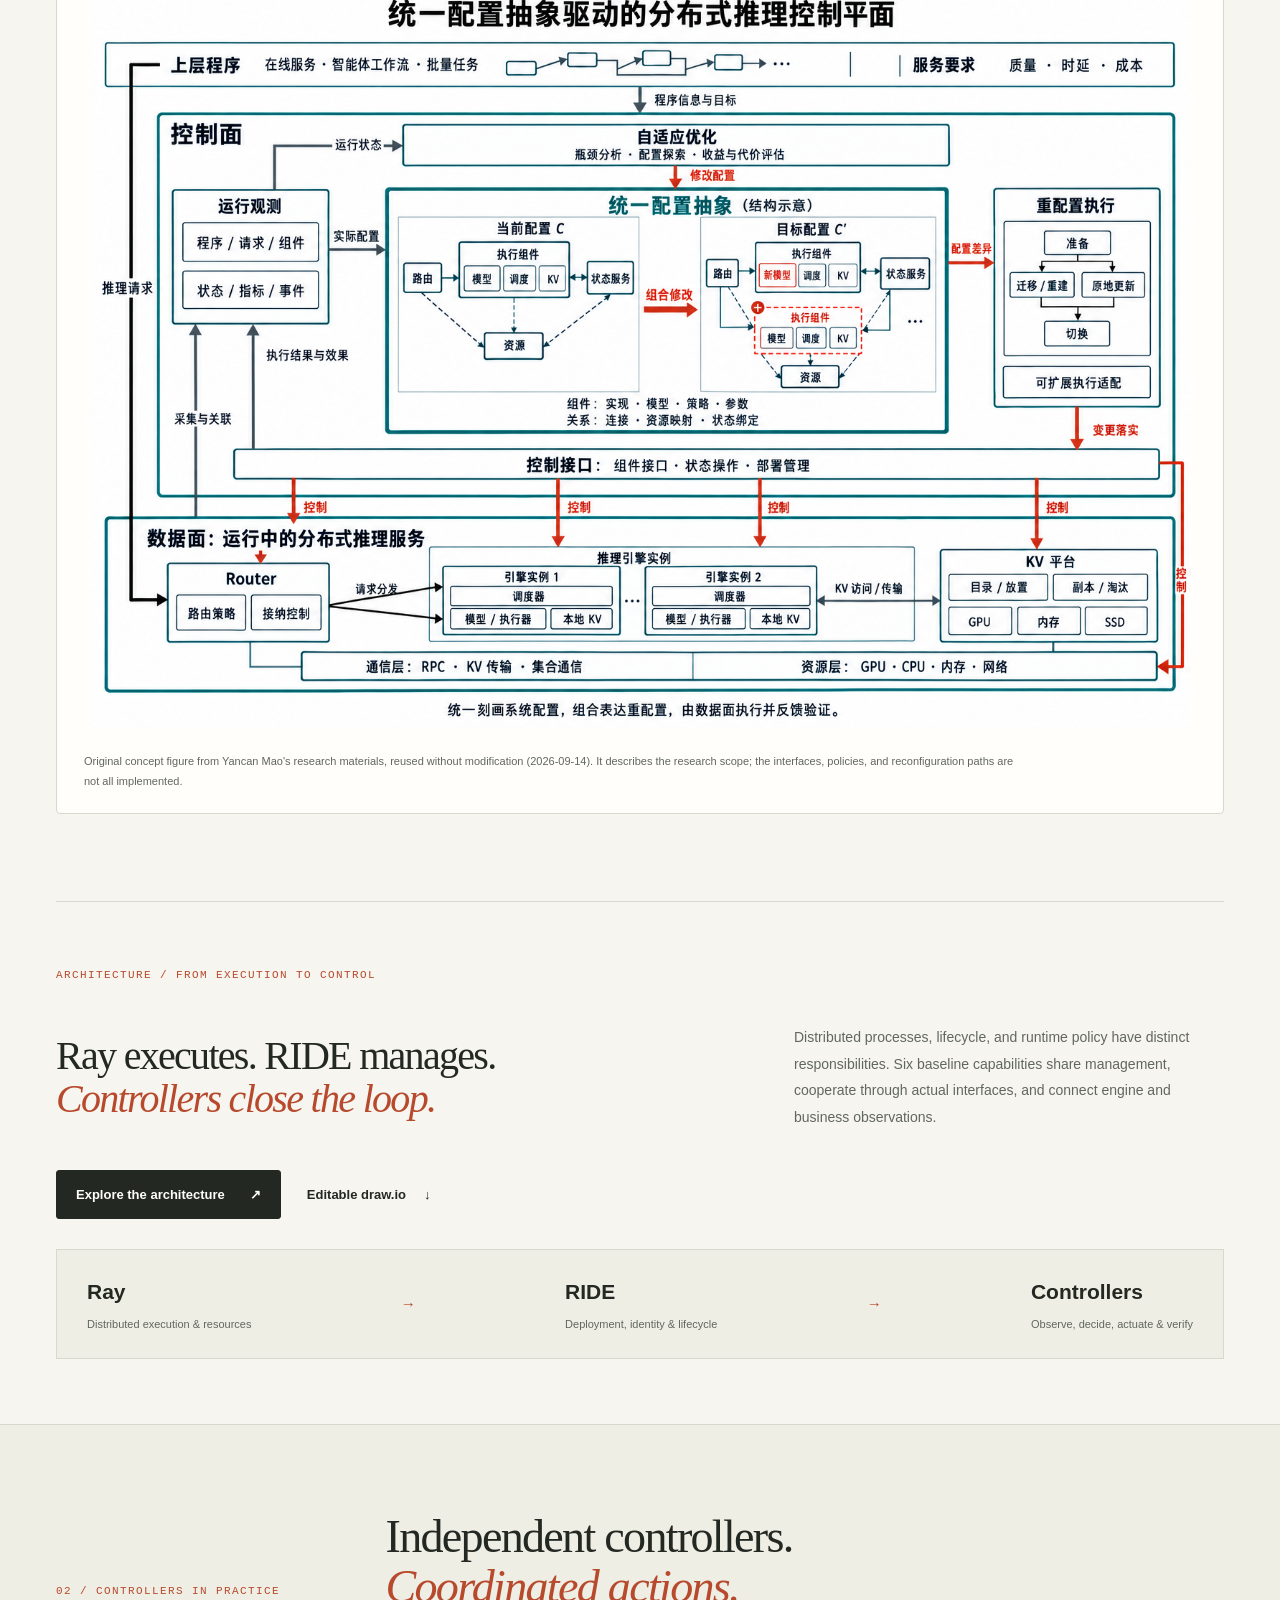
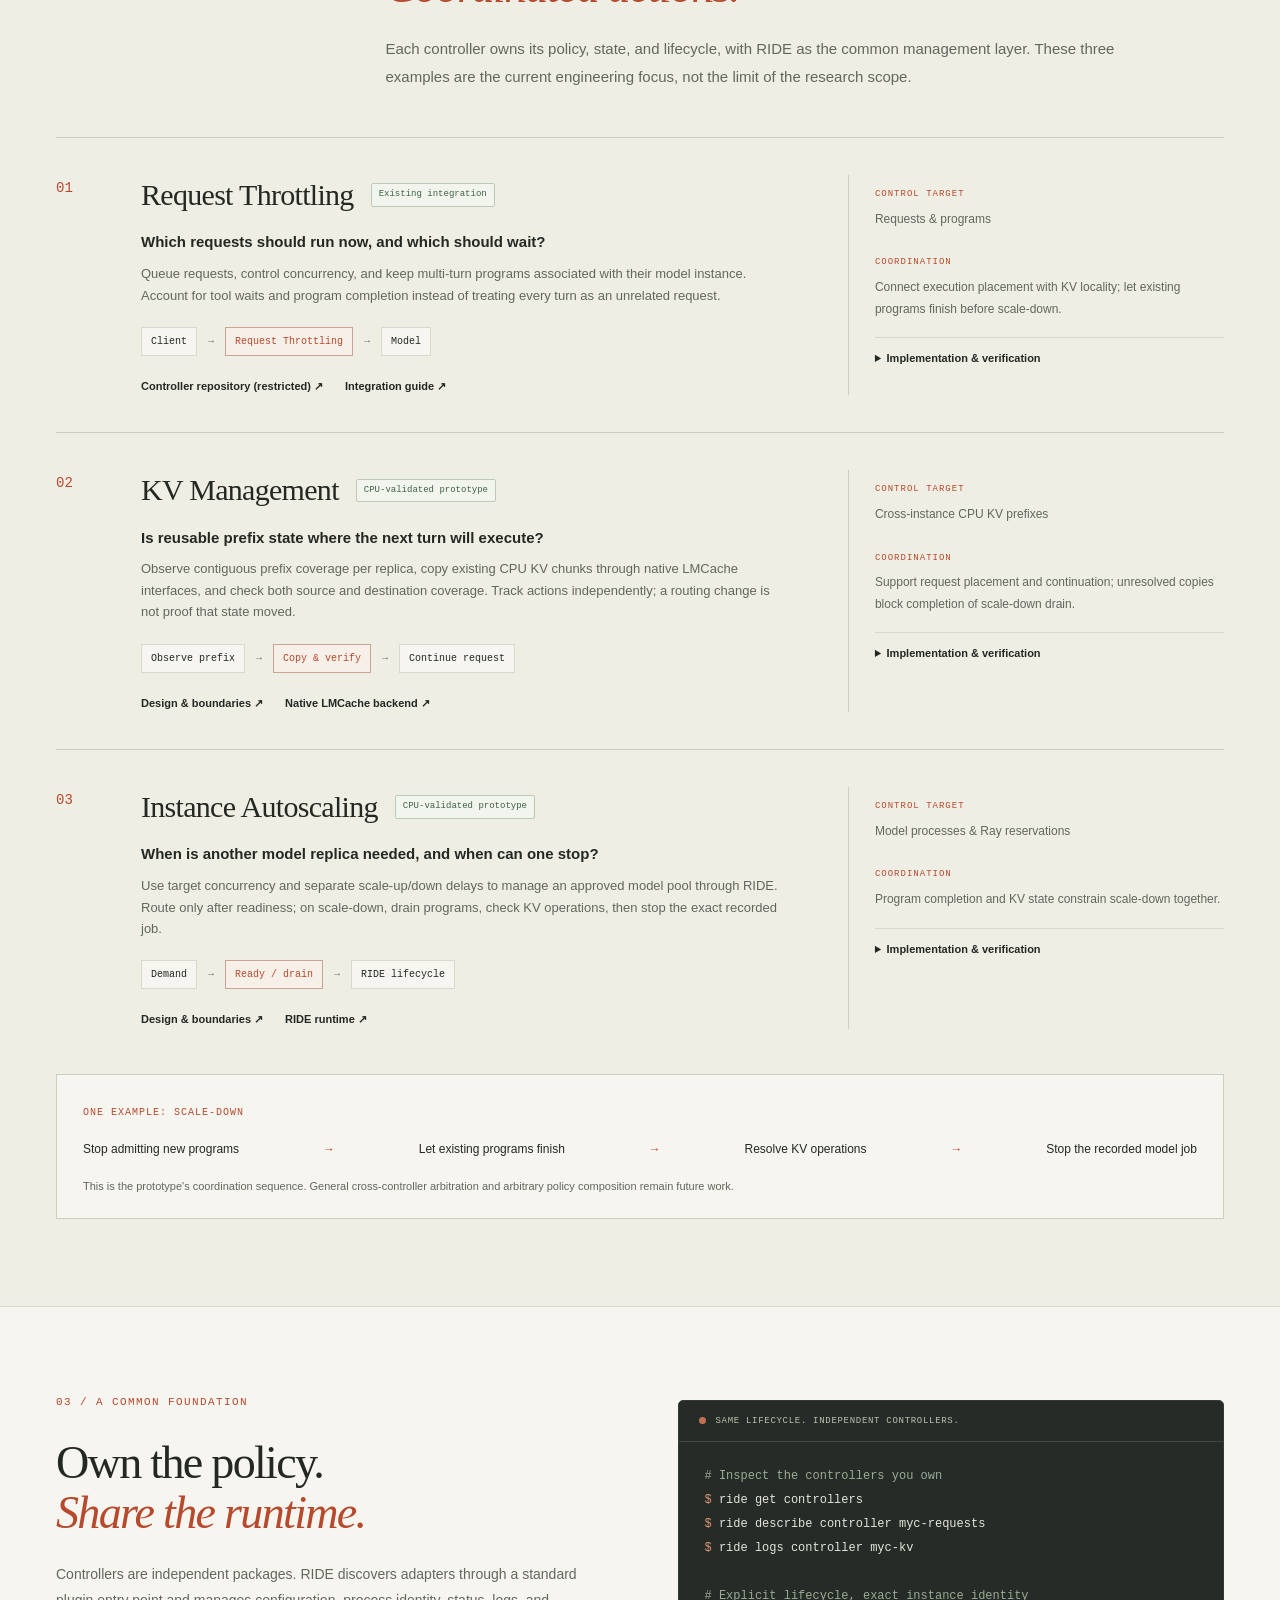
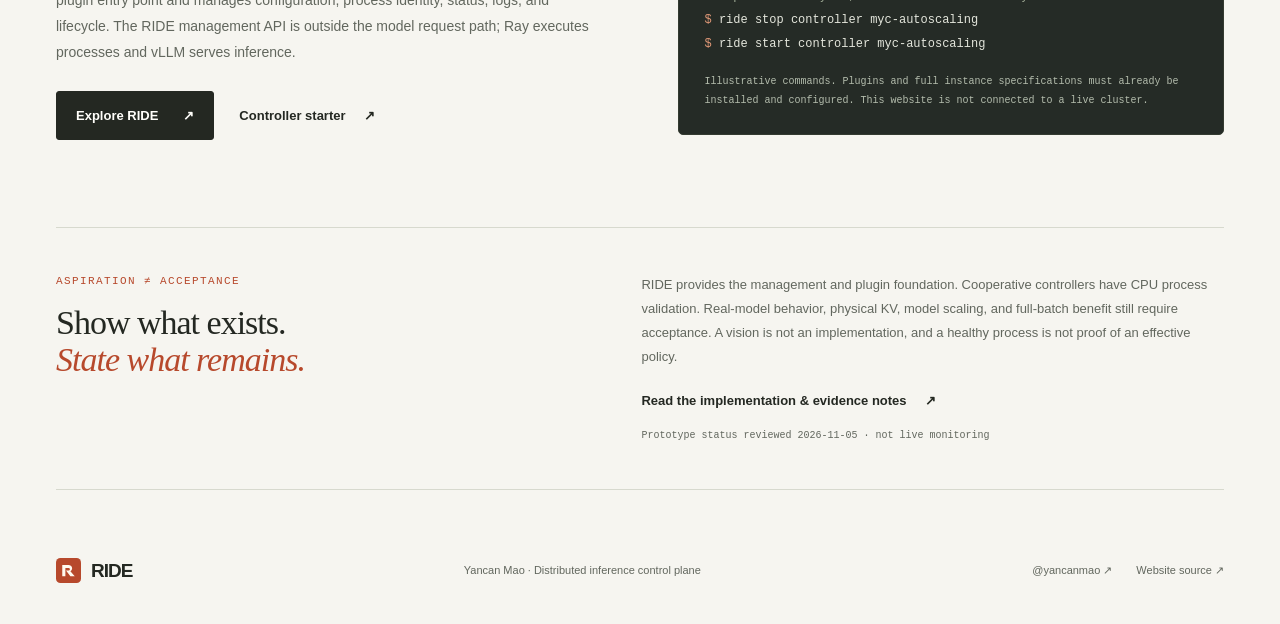
==== commit 7aec178f: "Publish editable Ray RIDE and controller architecture with six baseline capabilities" ====
--- a/index.html
+++ b/index.html
@@ -19,6 +19,7 @@
     <a class="brand" href="#" aria-label="RIDE home"><img src="assets/mark.svg" width="31" height="31" alt=""><span>RIDE</span></a>
     <nav aria-label="Main navigation">
       <a href="#vision" data-zh="愿景">Vision</a>
+      <a href="#architecture" data-zh="系统架构">Architecture</a>
       <a href="#controllers" data-zh="Controller 实例">Controllers</a>
       <a href="#build" data-zh="开发接入">Build</a>
       <button id="language" type="button" aria-label="Switch to Chinese">中文</button>
@@ -66,6 +67,13 @@
       </figure>
     </section>
 
+    <section class="wrap architecture-overview" id="architecture" aria-labelledby="architecture-title">
+      <p class="eyebrow" data-zh="系统架构 / 从执行底座到控制循环">ARCHITECTURE / FROM EXECUTION TO CONTROL</p>
+      <div class="architecture-overview-copy"><h2 id="architecture-title" data-zh="Ray 承载，RIDE 管理，<br>Controller 运行控制循环。" data-html>Ray executes. RIDE manages.<br><em>Controllers close the loop.</em></h2><p data-zh="分布式进程、生命周期和运行时策略各有明确职责。六类基础能力共享管理入口，通过实际接口协作，并关联引擎与业务观测。">Distributed processes, lifecycle, and runtime policy have distinct responsibilities. Six baseline capabilities share management, cooperate through actual interfaces, and connect engine and business observations.</p></div>
+      <div class="architecture-overview-links"><a class="button primary" href="docs/architecture.html"><span data-zh="查看完整架构与两张图">Explore the architecture</span> ↗</a><a class="text-link" href="assets/architecture/bundle/ride-architecture.drawio" download><span data-zh="下载可编辑 draw.io">Editable draw.io</span> ↓</a></div>
+      <a class="architecture-strip" href="docs/architecture.html"><span><b>Ray</b><small data-zh="分布式执行与资源调度">Distributed execution & resources</small></span><i>→</i><span><b>RIDE</b><small data-zh="部署、身份与生命周期">Deployment, identity & lifecycle</small></span><i>→</i><span><b>Controllers</b><small data-zh="观测、决策、动作与核验">Observe, decide, actuate & verify</small></span></a>
+    </section>
+
     <section class="controllers-section" id="controllers" aria-labelledby="controllers-title"><div class="wrap section">
       <div class="section-heading"><p class="eyebrow" data-zh="02 / 落地实例">02 / CONTROLLERS IN PRACTICE</p><div><h2 id="controllers-title" data-zh="独立运行，<br>协同控制。" data-html>Independent controllers.<br><em>Coordinated actions.</em></h2><p class="section-intro" data-zh="每个 Controller 拥有自己的策略、状态与生命周期，由 RIDE 统一管理。以下三个实例是当前工程的落点，并不是 RIDE 研究范围的上限。">Each controller owns its policy, state, and lifecycle, with RIDE as the common management layer. These three examples are the current engineering focus, not the limit of the research scope.</p></div></div>
 
--- a/styles.css
+++ b/styles.css
@@ -3,7 +3,9 @@
 *{box-sizing:border-box}html{scroll-behavior:smooth;scroll-padding-top:24px}body{margin:0;background:var(--paper);color:var(--ink);font-family:var(--sans);font-size:15px;line-height:1.65}a{color:inherit;text-decoration:none}button{font:inherit}a,button,summary{-webkit-tap-highlight-color:transparent}a:focus-visible,button:focus-visible,summary:focus-visible{outline:3px solid var(--accent);outline-offset:5px}a:hover{color:var(--accent)}.wrap{width:min(1280px,calc(100% - 112px));margin-inline:auto}.skip-link{position:absolute;top:-90px;left:20px;padding:10px 20px;background:var(--ink);color:white;z-index:10}.skip-link:focus{top:10px}.site-header{min-height:100px;display:flex;align-items:center;justify-content:space-between;border-bottom:1px solid var(--line);gap:20px}.brand{display:inline-flex;gap:10px;align-items:center;line-height:1;font-size:23px;font-weight:750;letter-spacing:-1px}.site-header nav{display:flex;align-items:center;gap:30px;font-size:13px;font-weight:550}.site-header nav button{border:1px solid var(--line);background:none;border-radius:4px;padding:4px 9px;color:var(--ink);cursor:pointer}.nav-source{padding-left:25px;border-left:1px solid var(--line)}.hero{display:grid;grid-template-columns:1.12fr 1fr;gap:70px;align-items:center;padding-top:86px;padding-bottom:82px}.eyebrow{font:11px/1.6 var(--mono);font-weight:500;letter-spacing:1.4px;color:var(--accent);display:flex;align-items:center;gap:10px;margin:0 0 26px}.small-square{display:inline-block;flex:none;width:7px;height:7px;background:var(--accent)}h1,h2{font-family:Georgia,"Times New Roman","Songti SC",serif;font-weight:400;letter-spacing:-2.6px;margin:0;line-height:1.08}h1{font-size:clamp(48px,5.1vw,74px)}h1 em,h2 em{font-weight:400;color:var(--accent)}.hero-description{font-size:16px;line-height:1.85;color:var(--muted);margin-top:28px;max-width:570px}.hero-actions{display:flex;align-items:center;gap:27px;margin-top:31px}.button{display:inline-flex;justify-content:space-between;align-items:center;gap:25px;padding:13px 19px;font-size:13px;font-weight:600;border-radius:3px}.primary{background:var(--ink);color:var(--white);border:1px solid var(--ink)}.primary:hover{background:var(--accent);border-color:var(--accent);color:white}.text-link{display:inline-flex;align-items:center;gap:18px;font-size:13px;font-weight:600}.hero-note{font-size:11px;color:var(--muted);margin-top:26px}.system-map{position:relative;background-color:var(--soft);background-image:radial-gradient(#d0d1c4 .7px,transparent .7px);background-size:12px 12px;padding:25px 26px 18px;border:1px solid var(--line);border-radius:5px}.map-top{display:flex;align-items:center;justify-content:space-between;margin-bottom:18px;gap:12px}.map-label,.map-number{font:10px/1.5 var(--mono);letter-spacing:.7px;color:var(--muted)}.map-number{color:var(--accent)}.workload-row{display:flex;gap:7px}.workload-row span{font-size:11px;flex:1;text-align:center;background:var(--paper);border:1px solid var(--line);padding:8px 2px;white-space:nowrap}.map-flow{display:flex;justify-content:space-between;align-items:center;gap:10px;font-size:10px;color:var(--muted);padding:14px 16px}.map-flow>span:first-child,.map-flow>span:last-child{font-size:21px;color:var(--accent);line-height:1}.map-plane{border:1px solid var(--accent);background:var(--white);padding:18px 16px 0;box-shadow:4px 4px 0 #e0ddcf}.plane-title{display:flex;align-items:center;justify-content:space-between;margin-bottom:17px}.plane-title strong{font-size:22px;line-height:1;letter-spacing:-.7px}.plane-title>span{font:10px var(--mono);letter-spacing:1px;color:var(--accent)}.controller-nodes{display:grid;grid-template-columns:repeat(3,1fr);gap:9px}.controller-nodes a{display:flex;flex-direction:column;gap:8px;padding:12px;border:1px solid var(--line);background:var(--paper);font-size:13px}.controller-nodes a:hover{border-color:var(--accent);background:#f8ede7}.controller-nodes b{font:10px var(--mono);color:var(--accent)}.plane-baseline{border-top:1px solid var(--line);padding:10px 0;margin-top:18px;font:10px var(--mono);color:var(--muted);text-align:center}.data-plane{border:1px solid var(--line);background:var(--paper);padding:13px}.data-plane>div{display:grid;grid-template-columns:repeat(4,1fr);gap:8px;margin-top:10px;font:11px var(--mono)}.data-plane>div span{padding:6px 2px;text-align:center;background:var(--white);border:1px solid var(--line)}.map-caption{display:flex;align-items:center;gap:7px;font-size:9px;color:var(--muted);margin:17px 0 0}.map-caption .small-square{width:5px;height:5px;background:var(--muted)}.scope-strip{border-block:1px solid var(--line);background:#eeeeE5}.scope-strip>.wrap{display:flex;align-items:center;justify-content:space-between;gap:30px;padding-block:20px}.scope-strip span{font:10px var(--mono);letter-spacing:1px;flex:none;color:var(--accent)}.scope-strip p{margin:0;font-size:12px;color:var(--muted)}.scope-strip i{font-style:normal;color:#aaa99e;padding-inline:13px}.section{padding-block:87px}.section-heading{display:grid;grid-template-columns:1fr 3fr;gap:50px}.section-heading>.eyebrow{padding-top:7px}h2{font-size:clamp(38px,3.6vw,53px);letter-spacing:-1.7px}.section-intro{font-size:15px;color:var(--muted);line-height:1.85;max-width:790px;margin:24px 0 0}.research-grid{display:grid;grid-template-columns:repeat(3,1fr);gap:0;margin-top:56px}.research-grid article{border-top:1px solid var(--line);padding:23px 30px 0 0}.research-grid article+article{padding-left:30px;border-left:1px solid var(--line)}.research-grid article:last-child{padding-right:0}.research-number{font:24px Georgia,serif;color:var(--accent)}h3{line-height:1.35;font-size:20px;font-weight:550;letter-spacing:-.4px;margin:20px 0 13px}.research-grid p{font-size:13px;color:var(--muted);line-height:1.85;margin-bottom:22px}.research-tag{font:10px var(--mono);color:var(--accent)}.vision-figure{margin:58px 0 0;border:1px solid var(--line);background:var(--white);border-radius:4px;overflow:hidden}.figure-toolbar{display:flex;justify-content:space-between;align-items:center;gap:15px;padding:14px 20px;background:var(--soft);font:10px var(--mono);letter-spacing:.6px;color:var(--muted);border-bottom:1px solid var(--line)}.figure-toolbar a{font-family:var(--sans);font-weight:600;white-space:nowrap}.figure-image{display:block;padding:27px 32px 14px}.figure-image img{display:block;width:100%;height:auto}.vision-figure figcaption{font-size:11px;color:var(--muted);padding:10px 27px 21px;line-height:1.8;max-width:1000px}.controllers-section{background:var(--soft);border-block:1px solid var(--line)}.controller-row{display:grid;grid-template-columns:55px minmax(0,1.8fr) minmax(0,1fr);gap:30px;border-top:1px solid #cbcfc0;padding:37px 0;scroll-margin-top:25px}.controller-row:first-of-type{margin-top:46px}.controller-index{font:14px var(--mono);color:var(--accent);padding-top:5px}.controller-heading{display:flex;align-items:center;gap:17px;flex-wrap:wrap}.controller-heading h3{font-family:Georgia,serif;font-size:30px;font-weight:400;letter-spacing:-.7px;margin:0}.badge{font:9px/1.5 var(--mono);border:1px solid #bfc9ba;padding:4px 7px;color:var(--green);background:#f2f5ee;border-radius:2px;white-space:nowrap}.controller-question{font-size:15px;font-weight:600;margin:15px 0 8px}.controller-main>p:not(.controller-question){font-size:13px;color:var(--muted);max-width:640px;margin-top:0}.mini-path{display:flex;flex-wrap:wrap;align-items:center;gap:11px;margin:21px 0;font:10px/1.5 var(--mono)}.mini-path>span{padding:6px 9px;border:1px solid var(--line);background:var(--paper)}.mini-path>strong{font-weight:500;padding:6px 9px;border:1px solid #c9a493;color:var(--accent);background:#f7f0e9}.mini-path i{font-style:normal;color:var(--muted)}.controller-links{display:flex;gap:22px;flex-wrap:wrap;font-size:11px;font-weight:600}.controller-side{border-left:1px solid #cbcfc0;padding-left:26px;padding-top:4px}.side-label{font:9px var(--mono);letter-spacing:1px;color:var(--accent)}.controller-side>p{font-size:12px;line-height:1.8;color:var(--muted);margin:5px 0 17px}.controller-side details{font-size:11px;color:var(--muted);border-top:1px solid var(--line);padding-top:11px}.controller-side summary{cursor:pointer;font-weight:600;color:var(--ink)}.controller-side details p{line-height:1.85}.controller-side details a{text-decoration:underline;text-underline-offset:3px}.cooperation{border:1px solid #cbcfc0;padding:23px 26px;background:var(--paper);margin-top:8px}.cooperation-label{font:10px var(--mono);color:var(--accent);letter-spacing:1px}.cooperation>div{display:flex;justify-content:space-between;align-items:center;gap:20px;font-size:12px;margin-top:18px}.cooperation>div b{color:var(--accent);font-weight:400}.cooperation p{font-size:11px;color:var(--muted);margin:17px 0 0}.build-section{display:grid;grid-template-columns:1fr 1fr;align-items:center;gap:75px}.build-section>div>p:not(.eyebrow){font-size:14px;color:var(--muted);line-height:1.85;margin-block:25px}.build-links{display:flex;gap:25px;align-items:center}.terminal{background:#252b26;color:#e4e6dc;border:1px solid #343b31;border-radius:5px;overflow:hidden;min-width:0}.terminal-header{padding:15px 20px;border-bottom:1px solid #41473d;display:flex;align-items:center;gap:10px;font:9px var(--mono);letter-spacing:.7px;color:#bac4b1}.terminal-dot{width:7px;height:7px;border-radius:50%;background:#c27051;display:inline-block}.terminal pre{font:12px/2 var(--mono);padding:22px 26px 16px;margin:0;overflow-x:auto;white-space:pre}.terminal .comment{color:#9ea994}.terminal .prompt{color:#df9877}.terminal>p{padding:0 26px 24px!important;font:10px/1.9 var(--mono)!important;color:#b4bdad!important;margin:0!important}.evidence-section{display:grid;grid-template-columns:1fr 1.2fr;gap:100px;border-block:1px solid var(--line);padding-block:45px;margin-bottom:60px}.evidence-section .eyebrow{margin-bottom:14px}.evidence-section h2{font-size:34px;letter-spacing:-1px}.evidence-section>div>p:not(.eyebrow){font-size:13px;color:var(--muted);line-height:1.85;margin:0 0 18px}.evidence-section .status-date{font:10px/1.6 var(--mono)!important;margin:16px 0 0!important}footer{display:flex;align-items:center;justify-content:space-between;gap:25px;padding-bottom:33px}footer .brand{font-size:19px}footer p{font-size:11px;color:var(--muted)}footer>div{display:flex;gap:24px;font-size:11px;color:var(--muted)}.detail-page{max-width:900px;padding-block:60px}.detail-page>h1{font-size:54px;margin-bottom:25px}.detail-page>p{color:var(--muted)}.detail-page section{border-top:1px solid var(--line);margin-top:42px;padding-top:30px}.detail-page section h2{font-size:30px;letter-spacing:-.6px}.detail-page section h3{font-size:17px}.detail-page li{margin-bottom:10px}.detail-page a:not(.button){text-decoration:underline;text-underline-offset:3px}.detail-page code{font-family:var(--mono);font-size:.88em}.detail-page table{width:100%;border-collapse:collapse;font-size:12px;margin-block:20px}.detail-page th,.detail-page td{padding:13px;text-align:left;border-bottom:1px solid var(--line);vertical-align:top}.detail-page th{color:var(--accent);font-weight:600}.detail-page .callout{border-left:3px solid var(--accent);background:var(--soft);padding:16px 20px;font-size:13px}.detail-page .source-note{font-size:11px;color:var(--muted)}html[lang=zh-CN] h1{font-family:var(--sans);font-size:60px;font-weight:500;line-height:1.24;letter-spacing:-2px}html[lang=zh-CN] h2{font-family:var(--sans);font-size:43px;font-weight:450;line-height:1.3;letter-spacing:-1px}html[lang=zh-CN] .hero-description{line-height:1.95}html[lang=zh-CN] .hero .eyebrow{letter-spacing:1.5px}html[lang=zh-CN] .evidence-section h2{font-size:30px}
 @media(min-width:1600px){.hero{gap:95px}.hero h1{font-size:76px}}
 @media(max-width:1100px){.wrap{width:calc(100% - 64px)}.hero{gap:30px;padding-top:60px}.hero-actions{gap:17px}.hero h1{font-size:54px}.scope-strip>.wrap{align-items:flex-start}.scope-strip p{line-height:2}.scope-strip i{padding-inline:5px}.section-heading{grid-template-columns:1fr 3fr;gap:25px}.controller-row{grid-template-columns:35px minmax(0,1.5fr) minmax(0,1fr);gap:20px}.build-section{gap:35px}.build-links{flex-wrap:wrap}.hero-description{font-size:14px}.system-map{padding-inline:18px}.workload-row span{font-size:10px}.map-label{font-size:9px}.controller-nodes a{padding:10px}.evidence-section{gap:50px}html[lang=zh-CN] .hero h1{font-size:51px}}
-@media(max-width:800px){.wrap{width:calc(100% - 40px)}.site-header{min-height:78px}.site-header nav{gap:17px;font-size:11px}.site-header nav>a:nth-child(3){display:none}.nav-source{padding-left:16px}.hero{grid-template-columns:1fr;padding-block:49px;gap:38px}.hero h1{font-size:58px}.hero-description{font-size:15px;max-width:600px}.hero-copy{max-width:650px}.hero .eyebrow{font-size:9px;letter-spacing:1px}.hero-note{margin-bottom:0}.system-map{max-width:600px;width:100%;padding:24px}.workload-row span{font-size:12px}.map-label{font-size:10px}.controller-nodes a{font-size:15px}.map-caption{font-size:10px}.scope-strip>.wrap{flex-direction:column;gap:5px;padding-block:16px}.scope-strip p{font-size:11px}.section{padding-block:57px}.section-heading{display:block}.section-heading>.eyebrow{margin-bottom:23px}.section-heading h2{font-size:44px}.research-grid{margin-top:35px;gap:25px;grid-template-columns:1fr}.research-grid article,.research-grid article+article{padding:20px 0 0;border-left:0}.research-grid h3{margin-top:12px}.research-grid p{margin-bottom:12px;max-width:650px}.research-tag{font-size:10px}.vision-figure{margin-top:35px}.figure-toolbar{font-size:8px;padding:12px}.figure-image{padding:12px 8px}.vision-figure figcaption{padding:5px 14px 15px;font-size:10px}.controller-row{grid-template-columns:30px minmax(0,1fr);gap:15px;padding-block:29px}.controller-side{grid-column:2;border-left:0;padding:0}.controller-side>.side-label,.controller-side>p{display:none}.controller-heading h3{font-size:28px}.controller-question{font-size:14px}.controller-main>p:not(.controller-question){font-size:13px}.controller-links{font-size:11px;gap:15px}.cooperation{padding:20px}.cooperation>div{flex-direction:column;align-items:flex-start;gap:8px}.cooperation>div b{transform:rotate(90deg);margin-left:7px}.build-section{grid-template-columns:1fr;gap:30px}.build-section h2{font-size:44px}.build-links{gap:25px}.evidence-section{grid-template-columns:1fr;gap:24px;margin-bottom:35px;padding-block:30px}.evidence-section h2{font-size:32px}footer{flex-wrap:wrap;gap:15px;padding-bottom:25px}footer p{margin:0}footer>div{width:100%;margin-left:35px}.detail-page{padding-block:40px}.detail-page>h1{font-size:41px}.detail-page table{font-size:10px}.detail-page th,.detail-page td{padding:8px}.detail-page section h2{font-size:28px}html[lang=zh-CN] .hero h1{font-size:51px}html[lang=zh-CN] h2{font-size:37px}}
+@media(max-width:800px){.wrap{width:calc(100% - 40px)}.site-header{min-height:78px}.site-header nav{gap:17px;font-size:11px}.site-header nav>a[href="#vision"],.site-header nav>a[href="#build"],.site-header nav>.nav-source{display:none}.nav-source{padding-left:16px}.hero{grid-template-columns:1fr;padding-block:49px;gap:38px}.hero h1{font-size:58px}.hero-description{font-size:15px;max-width:600px}.hero-copy{max-width:650px}.hero .eyebrow{font-size:9px;letter-spacing:1px}.hero-note{margin-bottom:0}.system-map{max-width:600px;width:100%;padding:24px}.workload-row span{font-size:12px}.map-label{font-size:10px}.controller-nodes a{font-size:15px}.map-caption{font-size:10px}.scope-strip>.wrap{flex-direction:column;gap:5px;padding-block:16px}.scope-strip p{font-size:11px}.section{padding-block:57px}.section-heading{display:block}.section-heading>.eyebrow{margin-bottom:23px}.section-heading h2{font-size:44px}.research-grid{margin-top:35px;gap:25px;grid-template-columns:1fr}.research-grid article,.research-grid article+article{padding:20px 0 0;border-left:0}.research-grid h3{margin-top:12px}.research-grid p{margin-bottom:12px;max-width:650px}.research-tag{font-size:10px}.vision-figure{margin-top:35px}.figure-toolbar{font-size:8px;padding:12px}.figure-image{padding:12px 8px}.vision-figure figcaption{padding:5px 14px 15px;font-size:10px}.controller-row{grid-template-columns:30px minmax(0,1fr);gap:15px;padding-block:29px}.controller-side{grid-column:2;border-left:0;padding:0}.controller-side>.side-label,.controller-side>p{display:none}.controller-heading h3{font-size:28px}.controller-question{font-size:14px}.controller-main>p:not(.controller-question){font-size:13px}.controller-links{font-size:11px;gap:15px}.cooperation{padding:20px}.cooperation>div{flex-direction:column;align-items:flex-start;gap:8px}.cooperation>div b{transform:rotate(90deg);margin-left:7px}.build-section{grid-template-columns:1fr;gap:30px}.build-section h2{font-size:44px}.build-links{gap:25px}.evidence-section{grid-template-columns:1fr;gap:24px;margin-bottom:35px;padding-block:30px}.evidence-section h2{font-size:32px}footer{flex-wrap:wrap;gap:15px;padding-bottom:25px}footer p{margin:0}footer>div{width:100%;margin-left:35px}.detail-page{padding-block:40px}.detail-page>h1{font-size:41px}.detail-page table{font-size:10px}.detail-page th,.detail-page td{padding:8px}.detail-page section h2{font-size:28px}html[lang=zh-CN] .hero h1{font-size:51px}html[lang=zh-CN] h2{font-size:37px}}
 @media(max-width:380px){.site-header nav{gap:10px}.nav-source{padding-left:10px}.hero h1{font-size:48px}.hero-actions{flex-wrap:wrap}.workload-row span{font-size:10px}.system-map{padding:16px}.controller-nodes a{font-size:12px}.data-plane>div{font-size:9px}.map-flow{font-size:8px}.badge{font-size:8px}}
 @media(max-width:380px){.site-header{gap:10px}.site-header .brand{font-size:20px;gap:7px}.site-header .brand img{width:27px;height:27px}.site-header nav{gap:10px;font-size:10px}.site-header nav button{padding:4px 6px;white-space:nowrap}.nav-source{padding-left:9px;white-space:nowrap}.hero h1{font-size:43px}.hero .eyebrow{font-size:8px;letter-spacing:.7px}html[lang=zh-CN] .hero h1{font-size:43px}}
 @media(prefers-reduced-motion:reduce){html{scroll-behavior:auto}}
+
+.architecture-page{padding-block:60px;max-width:1280px}.architecture-page h1{font-size:58px}.architecture-intro{max-width:900px;color:var(--muted);font-size:16px;line-height:1.9;margin-block:25px}.architecture-downloads,.architecture-overview-links{display:flex;align-items:center;gap:26px;flex-wrap:wrap;margin-block:25px}.architecture-page section{padding-block:32px;border-top:1px solid var(--line);margin-top:35px}.architecture-page section h2{font-size:33px}.architecture-page section>p{max-width:950px;color:var(--muted);font-size:14px;line-height:1.9}.architecture-layer-guide{display:grid;grid-template-columns:repeat(3,1fr);gap:30px;margin-block:35px}.architecture-layer-guide article{border-top:1px solid var(--line);padding-top:17px}.architecture-layer-guide b{font-size:19px}.architecture-layer-guide p{font-size:13px;color:var(--muted);line-height:1.9}.architecture-page .vision-figure{margin-top:25px;padding:20px 20px 0}.architecture-page .vision-figure img{display:block;width:100%;height:auto}.architecture-page .callout{border-left:3px solid var(--accent);padding:16px 20px;background:var(--soft);font-size:13px}.architecture-overview{border-top:1px solid var(--line);padding-block:65px}.architecture-overview-copy{display:grid;grid-template-columns:1.6fr 1fr;gap:50px;align-items:center}.architecture-overview h2{font-size:40px}.architecture-overview-copy p{font-size:14px;color:var(--muted);line-height:1.9}.architecture-strip{display:flex;justify-content:space-between;align-items:center;gap:24px;background:var(--soft);border:1px solid var(--line);padding:25px 30px;margin-top:30px}.architecture-strip b{font-size:21px}.architecture-strip small{display:block;color:var(--muted);font-size:11px;margin-top:5px}.architecture-strip i{font-style:normal;color:var(--accent)}html[lang=zh-CN] .architecture-overview h2{font-size:34px}@media(max-width:800px){.architecture-page{padding-block:40px}.architecture-page h1{font-size:40px}.architecture-page section h2{font-size:27px}.architecture-layer-guide{grid-template-columns:1fr;gap:14px}.architecture-overview-copy{grid-template-columns:1fr;gap:15px}.architecture-overview h2{font-size:32px}.architecture-strip{flex-direction:column;align-items:flex-start;gap:15px;padding:23px}.architecture-strip i{transform:rotate(90deg)}.architecture-page .vision-figure{padding:8px 5px 0}.architecture-downloads{gap:18px}.architecture-page .vision-figure figcaption{font-size:10px}html[lang=zh-CN] .architecture-page h1{font-size:39px}html[lang=zh-CN] .architecture-overview h2{font-size:30px}}
